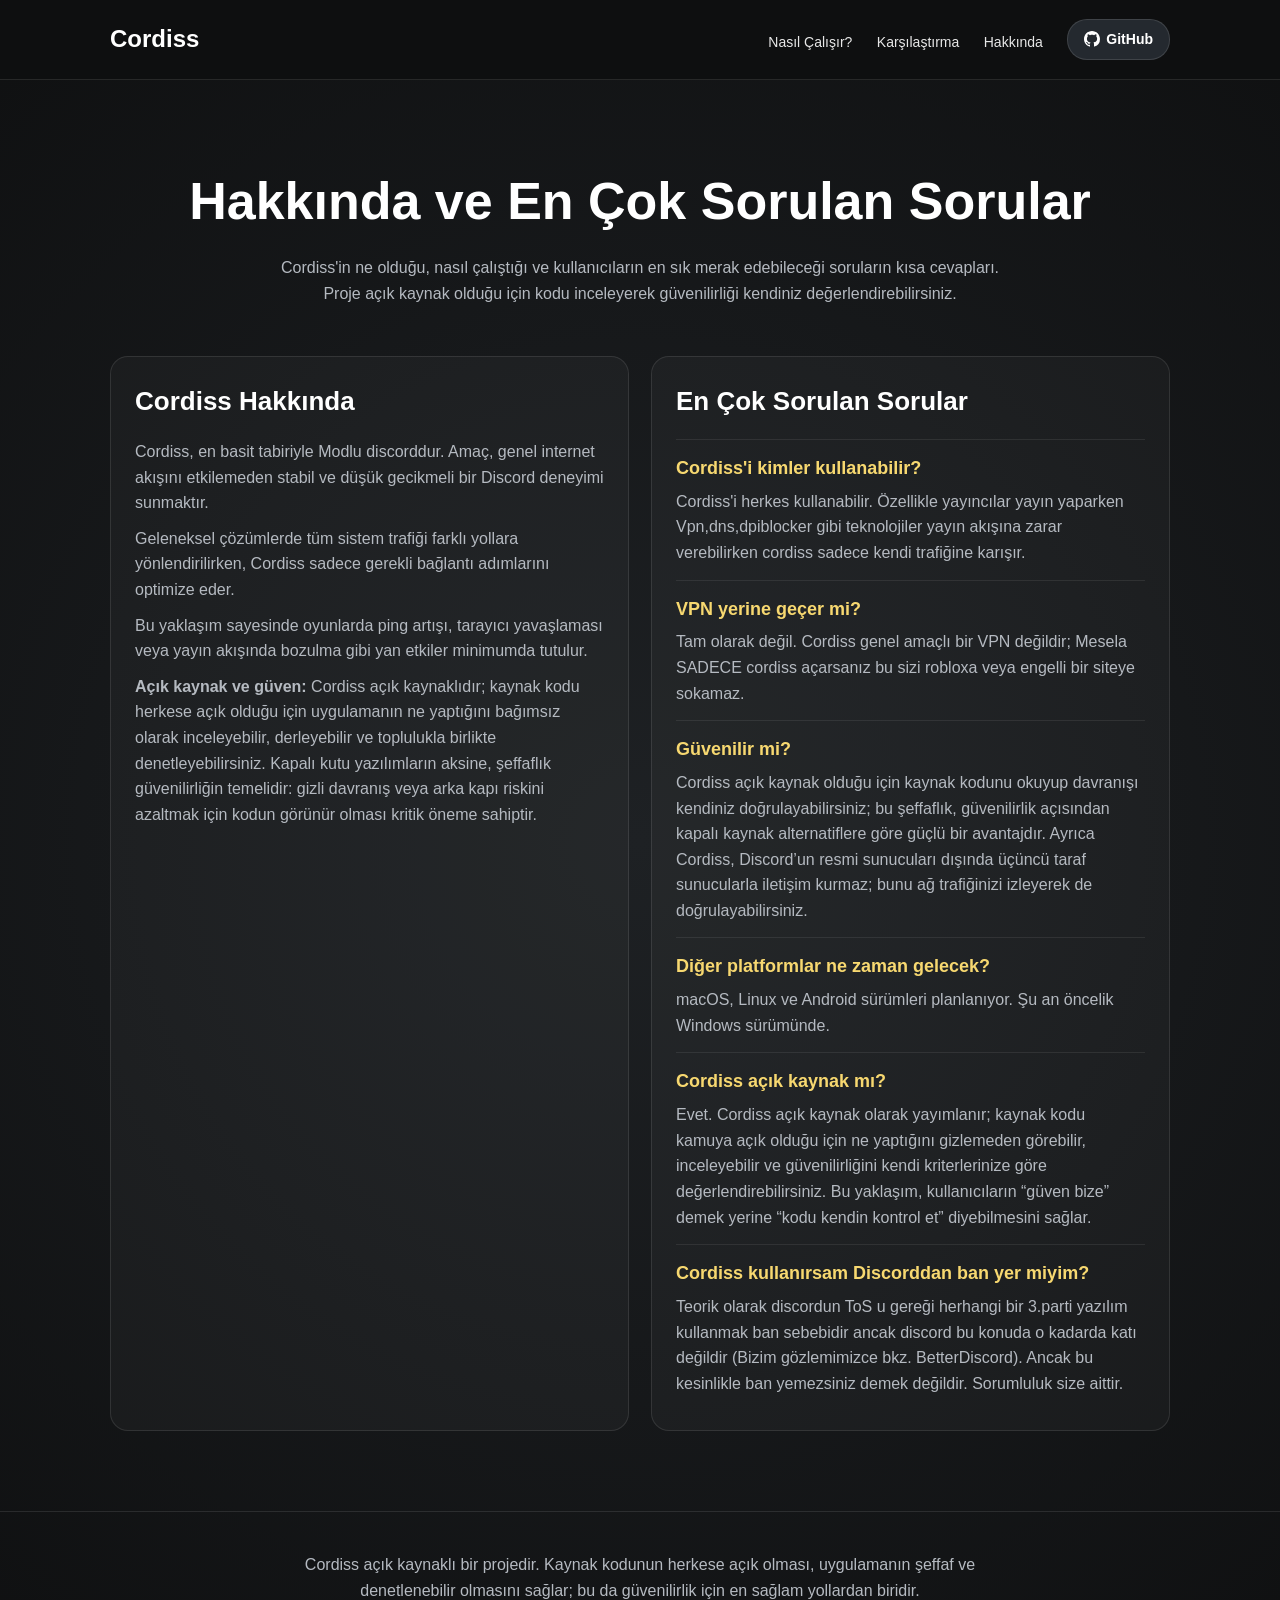
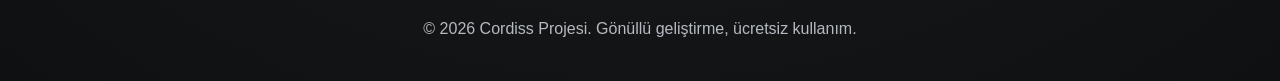
==== about.html @ 75601077 "v1.0.0" ====
<!DOCTYPE html>
<html lang="tr">
<head>
    <meta charset="UTF-8">
    <meta name="viewport" content="width=device-width, initial-scale=1.0">
    <title>Cordiss | Hakkında ve SSS</title>
    <style>
        :root {
            --brand-color: #5865f2;
            --bg-dark: #0f1011;
            --glass-bg: rgba(255, 255, 255, 0.03);
            --glass-border: rgba(255, 255, 255, 0.1);
            --text-white: #ffffff;
            --text-gray: #b5bac1;
        }

        * {
            margin: 0;
            padding: 0;
            box-sizing: border-box;
        }

        body {
            font-family: "Helvetica Neue", Helvetica, Arial, sans-serif;
            background: radial-gradient(circle at center, #1e2124 0%, #0f1011 100%);
            color: var(--text-white);
            line-height: 1.6;
        }

        .container {
            max-width: 1100px;
            margin: 0 auto;
            padding: 0 20px;
        }

        .navbar {
            height: 80px;
            display: flex;
            align-items: center;
            position: sticky;
            top: 0;
            width: 100%;
            z-index: 100;
            background: rgba(15, 16, 17, 0.92);
            backdrop-filter: blur(12px);
            border-bottom: 1px solid var(--glass-border);
        }

        .nav-content {
            width: 100%;
            display: flex;
            justify-content: space-between;
            align-items: center;
        }

        .logo {
            font-size: 24px;
            font-weight: 700;
            text-decoration: none;
            color: var(--text-white);
        }

        .nav-links a {
            color: var(--text-white);
            text-decoration: none;
            margin-left: 20px;
            font-size: 14px;
            opacity: 0.9;
        }

        .nav-links .btn-github-nav {
            display: inline-flex;
            align-items: center;
            gap: 6px;
            margin-left: 20px;
            padding: 8px 16px;
            border-radius: 20px;
            font-size: 14px;
            font-weight: 600;
            background: #24292f;
            color: #ffffff !important;
            border: 1px solid rgba(255, 255, 255, 0.12);
            opacity: 1;
        }

        .nav-links .btn-github-nav:hover {
            background: #2d333b;
        }

        .hero {
            padding: 80px 0 30px;
            text-align: center;
        }

        .hero h1 {
            font-size: clamp(34px, 8vw, 52px);
            margin-bottom: 12px;
        }

        .hero p {
            color: var(--text-gray);
            max-width: 750px;
            margin: 0 auto;
        }

        .about-grid {
            display: grid;
            grid-template-columns: 1fr 1fr;
            gap: 22px;
            padding: 20px 0 80px;
        }

        .card {
            background: var(--glass-bg);
            border: 1px solid var(--glass-border);
            border-radius: 18px;
            padding: 24px;
        }

        .card h2 {
            font-size: 26px;
            margin-bottom: 16px;
        }

        .card p {
            color: var(--text-gray);
            margin-bottom: 10px;
        }

        .faq-item {
            border-top: 1px solid rgba(255, 255, 255, 0.08);
            padding-top: 14px;
            margin-top: 14px;
        }

        .faq-item h3 {
            font-size: 18px;
            color: #f7d870;
            margin-bottom: 6px;
        }

        .footer {
            border-top: 1px solid var(--glass-border);
            padding: 40px 0;
            text-align: center;
            color: var(--text-gray);
        }
        .footer p { max-width: 720px; margin-left: auto; margin-right: auto; }
        .footer p:not(:last-child) { margin-bottom: 12px; }

        @media (max-width: 860px) {
            .about-grid {
                grid-template-columns: 1fr;
            }
        }
    </style>
</head>
<body>
    <nav class="navbar">
        <div class="container nav-content">
            <a class="logo" href="index.html">Cordiss</a>
            <div class="nav-links">
                <a href="index.html#how-it-works">Nasıl Çalışır?</a>
                <a href="index.html#comparison">Karşılaştırma</a>
                <a href="about.html">Hakkında</a>
                <a href="https://github.com/RenYukki/Cordiss" class="btn-github-nav" target="_blank" rel="noopener noreferrer">
                    <svg width="16" height="16" viewBox="0 0 24 24" aria-hidden="true"><path fill="currentColor" d="M12 0C5.37 0 0 5.37 0 12c0 5.31 3.435 9.795 8.205 11.385.6.105.825-.255.825-.57 0-.285-.015-1.23-.015-2.235-3.015.555-3.795-.735-4.035-1.41-.135-.345-.72-1.41-1.23-1.695-.42-.225-1.02-.78-.015-.795.945-.015 1.62.87 1.845 1.23 1.08 1.815 2.805 1.305 3.495.99.105-.78.42-1.305.765-1.605-2.67-.3-5.46-1.335-5.46-5.925 0-1.305.465-2.385 1.23-3.225-.12-.3-.54-1.53.12-3.18 0 0 1.005-.315 3.3 1.23.96-.27 1.98-.405 3-.405s2.04.135 3 .405c2.295-1.56 3.3-1.23 3.3-1.23.66 1.65.24 2.88.12 3.18.765.84 1.23 1.905 1.23 3.225 0 4.605-2.805 5.625-5.475 5.925.435.375.81 1.095.81 2.22 0 1.605-.015 2.895-.015 3.3 0 .315.225.69.825.57A12.02 12.02 0 0024 12c0-6.63-5.37-12-12-12z"/></svg>
                    GitHub
                </a>
            </div>
        </div>
    </nav>

    <header class="hero">
        <div class="container">
            <h1>Hakkında ve En Çok Sorulan Sorular</h1>
            <p>Cordiss'in ne olduğu, nasıl çalıştığı ve kullanıcıların en sık merak edebileceği soruların kısa cevapları. Proje açık kaynak olduğu için kodu inceleyerek güvenilirliği kendiniz değerlendirebilirsiniz.</p>
        </div>
    </header>

    <main class="container">
        <section class="about-grid">
            <article class="card">
                <h2>Cordiss Hakkında</h2>
                <p>Cordiss, en basit tabiriyle Modlu discorddur. Amaç, genel internet akışını etkilemeden stabil ve düşük gecikmeli bir Discord deneyimi sunmaktır.</p>
                <p>Geleneksel çözümlerde tüm sistem trafiği farklı yollara yönlendirilirken, Cordiss sadece gerekli bağlantı adımlarını optimize eder.</p>
                <p>Bu yaklaşım sayesinde oyunlarda ping artışı, tarayıcı yavaşlaması veya yayın akışında bozulma gibi yan etkiler minimumda tutulur.</p>
                <p><strong>Açık kaynak ve güven:</strong> Cordiss açık kaynaklıdır; kaynak kodu herkese açık olduğu için uygulamanın ne yaptığını bağımsız olarak inceleyebilir, derleyebilir ve toplulukla birlikte denetleyebilirsiniz. Kapalı kutu yazılımların aksine, şeffaflık güvenilirliğin temelidir: gizli davranış veya arka kapı riskini azaltmak için kodun görünür olması kritik öneme sahiptir.</p>
            </article>

            <article class="card">
                <h2>En Çok Sorulan Sorular</h2>

                <div class="faq-item">
                    <h3>Cordiss'i kimler kullanabilir?</h3>
                    <p>Cordiss'i herkes kullanabilir. Özellikle yayıncılar yayın yaparken Vpn,dns,dpiblocker gibi teknolojiler yayın akışına zarar verebilirken cordiss sadece kendi trafiğine karışır.</p>
                </div>

                <div class="faq-item">
                    <h3>VPN yerine geçer mi?</h3>
                    <p>Tam olarak değil. Cordiss genel amaçlı bir VPN değildir; Mesela SADECE cordiss açarsanız bu sizi robloxa veya engelli bir siteye sokamaz.</p>
                </div>

                <div class="faq-item">
                    <h3>Güvenilir mi?</h3>
                    <p>Cordiss açık kaynak olduğu için kaynak kodunu okuyup davranışı kendiniz doğrulayabilirsiniz; bu şeffaflık, güvenilirlik açısından kapalı kaynak alternatiflere göre güçlü bir avantajdır. Ayrıca Cordiss, Discord’un resmi sunucuları dışında üçüncü taraf sunucularla iletişim kurmaz; bunu ağ trafiğinizi izleyerek de doğrulayabilirsiniz.</p>
                </div>

                <div class="faq-item">
                    <h3>Diğer platformlar ne zaman gelecek?</h3>
                    <p>macOS, Linux ve Android sürümleri planlanıyor. Şu an öncelik Windows sürümünde.</p>
                </div>
                <div class="faq-item">
                    <h3>Cordiss açık kaynak mı?</h3>
                    <p>Evet. Cordiss açık kaynak olarak yayımlanır; kaynak kodu kamuya açık olduğu için ne yaptığını gizlemeden görebilir, inceleyebilir ve güvenilirliğini kendi kriterlerinize göre değerlendirebilirsiniz. Bu yaklaşım, kullanıcıların “güven bize” demek yerine “kodu kendin kontrol et” diyebilmesini sağlar.</p>
                </div>
                <div class="faq-item">
                    <h3>Cordiss kullanırsam Discorddan ban yer miyim?</h3>
                    <p>Teorik olarak discordun ToS u gereği herhangi bir 3.parti yazılım kullanmak ban sebebidir ancak discord bu konuda o kadarda katı değildir (Bizim gözlemimizce bkz. BetterDiscord). Ancak bu kesinlikle ban yemezsiniz demek değildir. Sorumluluk size aittir.</p>
                </div>
            </article>
        </section>
    </main>

    <footer class="footer">
        <div class="container">
            <p>Cordiss açık kaynaklı bir projedir. Kaynak kodunun herkese açık olması, uygulamanın şeffaf ve denetlenebilir olmasını sağlar; bu da güvenilirlik için en sağlam yollardan biridir.</p>
            <p>&copy; 2026 Cordiss Projesi. Gönüllü geliştirme, ücretsiz kullanım.</p>
        </div>
    </footer>
</body>
</html>
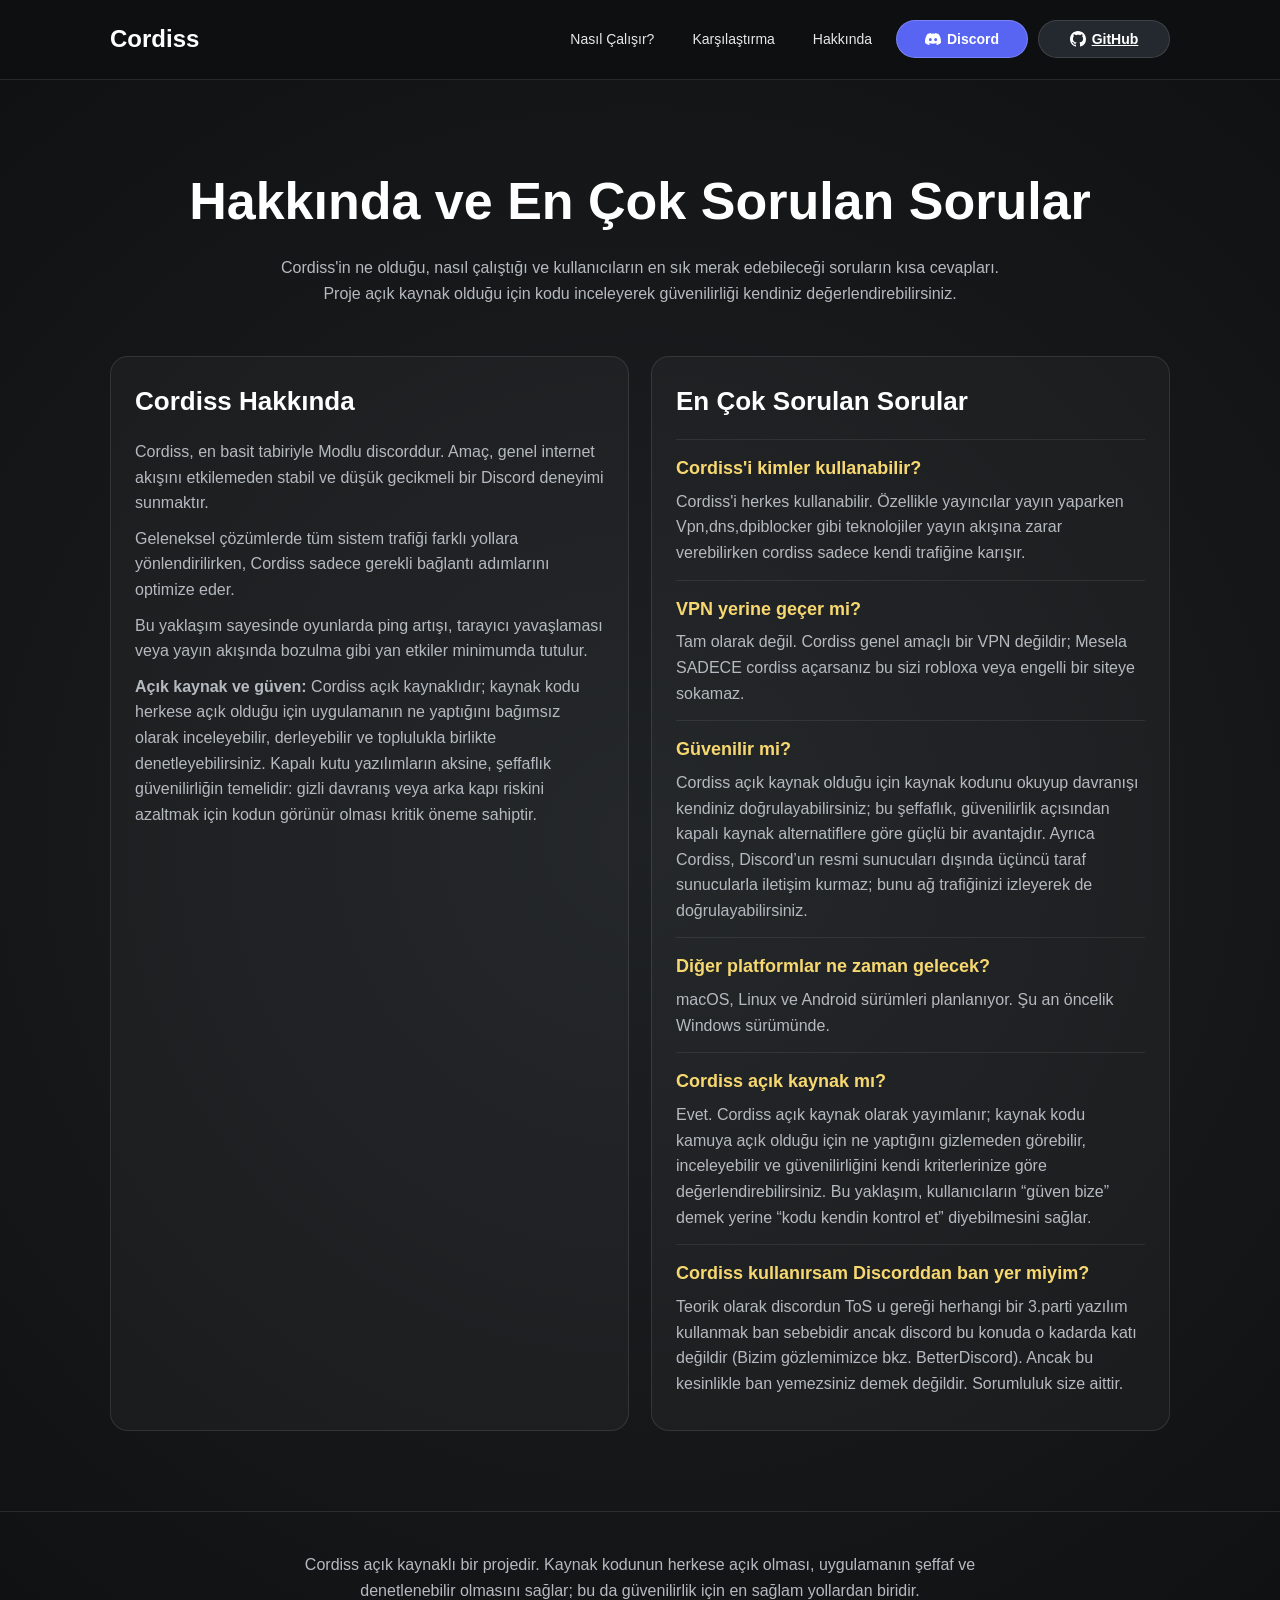
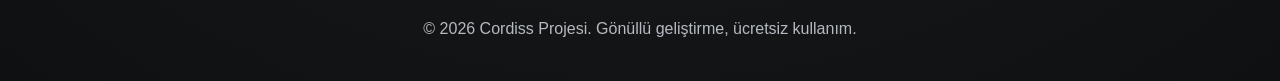
==== commit 3590b56a: "v1.0.0 Added discord support server link" ====
--- a/about.html
+++ b/about.html
@@ -60,31 +60,102 @@
             color: var(--text-white);
         }
 
-        .nav-links a {
+        .nav-links {
+            display: flex;
+            align-items: center;
+            flex-wrap: wrap;
+            justify-content: flex-end;
+            gap: 10px;
+        }
+
+        .nav-links > a:not(.btn-github-nav) {
             color: var(--text-white);
             text-decoration: none;
-            margin-left: 20px;
             font-size: 14px;
+            font-weight: 500;
+            padding: 0 14px;
+            min-height: 38px;
+            line-height: 1.2;
+            display: inline-flex;
+            align-items: center;
+            border-radius: 20px;
+            transition: background 0.3s, opacity 0.3s;
             opacity: 0.9;
         }
 
-        .nav-links .btn-github-nav {
-            display: inline-flex;
-            align-items: center;
-            gap: 6px;
-            margin-left: 20px;
-            padding: 8px 16px;
+        .nav-links > a:not(.btn-github-nav):hover {
+            opacity: 1;
+            background: rgba(255, 255, 255, 0.06);
+        }
+
+        .nav-links .btn-github-nav,
+        .nav-links .btn-discord-nav {
+            min-height: 38px;
+            min-width: 8.25rem;
+            padding: 0 14px;
             border-radius: 20px;
             font-size: 14px;
             font-weight: 600;
+            line-height: 1.2;
+            display: inline-flex;
+            align-items: center;
+            justify-content: center;
+            gap: 6px;
+            box-sizing: border-box;
+            opacity: 1;
+        }
+
+        .nav-links .btn-github-nav {
             background: #24292f;
             color: #ffffff !important;
             border: 1px solid rgba(255, 255, 255, 0.12);
-            opacity: 1;
         }
 
         .nav-links .btn-github-nav:hover {
             background: #2d333b;
+        }
+
+        .nav-links .btn-discord-nav {
+            font-family: inherit;
+            cursor: pointer;
+            background: #5865f2;
+            color: #ffffff !important;
+            border: 1px solid rgba(255, 255, 255, 0.2);
+        }
+
+        .nav-links .btn-discord-nav:hover {
+            background: #4752c4;
+        }
+
+        .nav-links .btn-discord-nav:focus-visible {
+            outline: 2px solid #ffffff;
+            outline-offset: 2px;
+        }
+
+        .copy-toast {
+            position: fixed;
+            bottom: 28px;
+            left: 50%;
+            z-index: 3000;
+            padding: 12px 24px;
+            border-radius: 999px;
+            font-weight: 600;
+            font-size: 15px;
+            background: rgba(20, 21, 24, 0.96);
+            border: 1px solid var(--glass-border);
+            box-shadow: 0 12px 40px rgba(0, 0, 0, 0.45);
+            color: var(--text-white);
+            opacity: 0;
+            visibility: hidden;
+            transform: translateX(-50%) translateY(16px);
+            transition: opacity 0.28s ease, transform 0.28s ease, visibility 0.28s ease;
+            pointer-events: none;
+        }
+
+        .copy-toast.visible {
+            opacity: 1;
+            visibility: visible;
+            transform: translateX(-50%) translateY(0);
         }
 
         .hero {
@@ -163,6 +234,10 @@
                 <a href="index.html#how-it-works">Nasıl Çalışır?</a>
                 <a href="index.html#comparison">Karşılaştırma</a>
                 <a href="about.html">Hakkında</a>
+                <button type="button" class="btn-discord-nav js-copy-discord" aria-label="Discord davet bağlantısını kopyala">
+                    <svg width="16" height="16" viewBox="0 0 24 24" aria-hidden="true"><path fill="currentColor" d="M20.317 4.37a19.791 19.791 0 0 0-4.885-1.515.074.074 0 0 0-.079.037c-.21.375-.444.864-.608 1.25a18.27 18.27 0 0 0-5.487 0 12.64 12.64 0 0 0-.617-1.25.077.077 0 0 0-.079-.037A19.736 19.736 0 0 0 3.677 4.37a.07.07 0 0 0-.032.027C.533 9.046-.32 13.58.099 18.057a.082.082 0 0 0 .031.057 19.9 19.9 0 0 0 5.993 3.03.078.078 0 0 0 .084-.028c.462-.63.874-1.295 1.226-1.994a.076.076 0 0 0-.041-.106 13.107 13.107 0 0 1-1.872-.892.077.077 0 0 1-.008-.128 10.2 10.2 0 0 0 .372-.292.074.074 0 0 1 .077-.01c3.928 1.793 8.18 1.793 12.062 0a.074.074 0 0 1 .078.01c.12.098.246.198.373.292a.077.077 0 0 1-.006.127 12.299 12.299 0 0 1-1.873.892.077.077 0 0 0-.041.107c.36.698.772 1.362 1.225 1.993a.076.076 0 0 0 .084.028 19.839 19.839 0 0 0 6.002-3.03.077.077 0 0 0 .032-.054c.5-5.177-.838-9.674-3.549-13.66a.061.061 0 0 0-.031-.03zM8.02 15.33c-1.183 0-2.157-1.085-2.157-2.419 0-1.333.956-2.419 2.157-2.419 1.21 0 2.176 1.096 2.157 2.42 0 1.333-.956 2.418-2.157 2.418zm7.975 0c-1.183 0-2.157-1.085-2.157-2.419 0-1.333.955-2.419 2.157-2.419 1.21 0 2.176 1.096 2.157 2.42 0 1.333-.946 2.418-2.157 2.418z"/></svg>
+                    Discord
+                </button>
                 <a href="https://github.com/RenYukki/Cordiss" class="btn-github-nav" target="_blank" rel="noopener noreferrer">
                     <svg width="16" height="16" viewBox="0 0 24 24" aria-hidden="true"><path fill="currentColor" d="M12 0C5.37 0 0 5.37 0 12c0 5.31 3.435 9.795 8.205 11.385.6.105.825-.255.825-.57 0-.285-.015-1.23-.015-2.235-3.015.555-3.795-.735-4.035-1.41-.135-.345-.72-1.41-1.23-1.695-.42-.225-1.02-.78-.015-.795.945-.015 1.62.87 1.845 1.23 1.08 1.815 2.805 1.305 3.495.99.105-.78.42-1.305.765-1.605-2.67-.3-5.46-1.335-5.46-5.925 0-1.305.465-2.385 1.23-3.225-.12-.3-.54-1.53.12-3.18 0 0 1.005-.315 3.3 1.23.96-.27 1.98-.405 3-.405s2.04.135 3 .405c2.295-1.56 3.3-1.23 3.3-1.23.66 1.65.24 2.88.12 3.18.765.84 1.23 1.905 1.23 3.225 0 4.605-2.805 5.625-5.475 5.925.435.375.81 1.095.81 2.22 0 1.605-.015 2.895-.015 3.3 0 .315.225.69.825.57A12.02 12.02 0 0024 12c0-6.63-5.37-12-12-12z"/></svg>
                     GitHub
@@ -228,5 +303,40 @@
             <p>&copy; 2026 Cordiss Projesi. Gönüllü geliştirme, ücretsiz kullanım.</p>
         </div>
     </footer>
+
+    <div id="copyToast" class="copy-toast" role="status" aria-live="polite">Kopyalandı</div>
+
+    <script>
+        const DISCORD_INVITE = 'https://discord.gg/UQSSTUytjt';
+        const copyToast = document.getElementById('copyToast');
+        let copyToastTimer;
+
+        const showCopyToast = () => {
+            copyToast.classList.add('visible');
+            clearTimeout(copyToastTimer);
+            copyToastTimer = setTimeout(() => copyToast.classList.remove('visible'), 2200);
+        };
+
+        const copyDiscordInvite = async () => {
+            try {
+                await navigator.clipboard.writeText(DISCORD_INVITE);
+            } catch {
+                const ta = document.createElement('textarea');
+                ta.value = DISCORD_INVITE;
+                ta.setAttribute('readonly', '');
+                ta.style.position = 'fixed';
+                ta.style.left = '-9999px';
+                document.body.appendChild(ta);
+                ta.select();
+                document.execCommand('copy');
+                document.body.removeChild(ta);
+            }
+            showCopyToast();
+        };
+
+        document.querySelectorAll('.js-copy-discord').forEach((el) => {
+            el.addEventListener('click', copyDiscordInvite);
+        });
+    </script>
 </body>
 </html>
